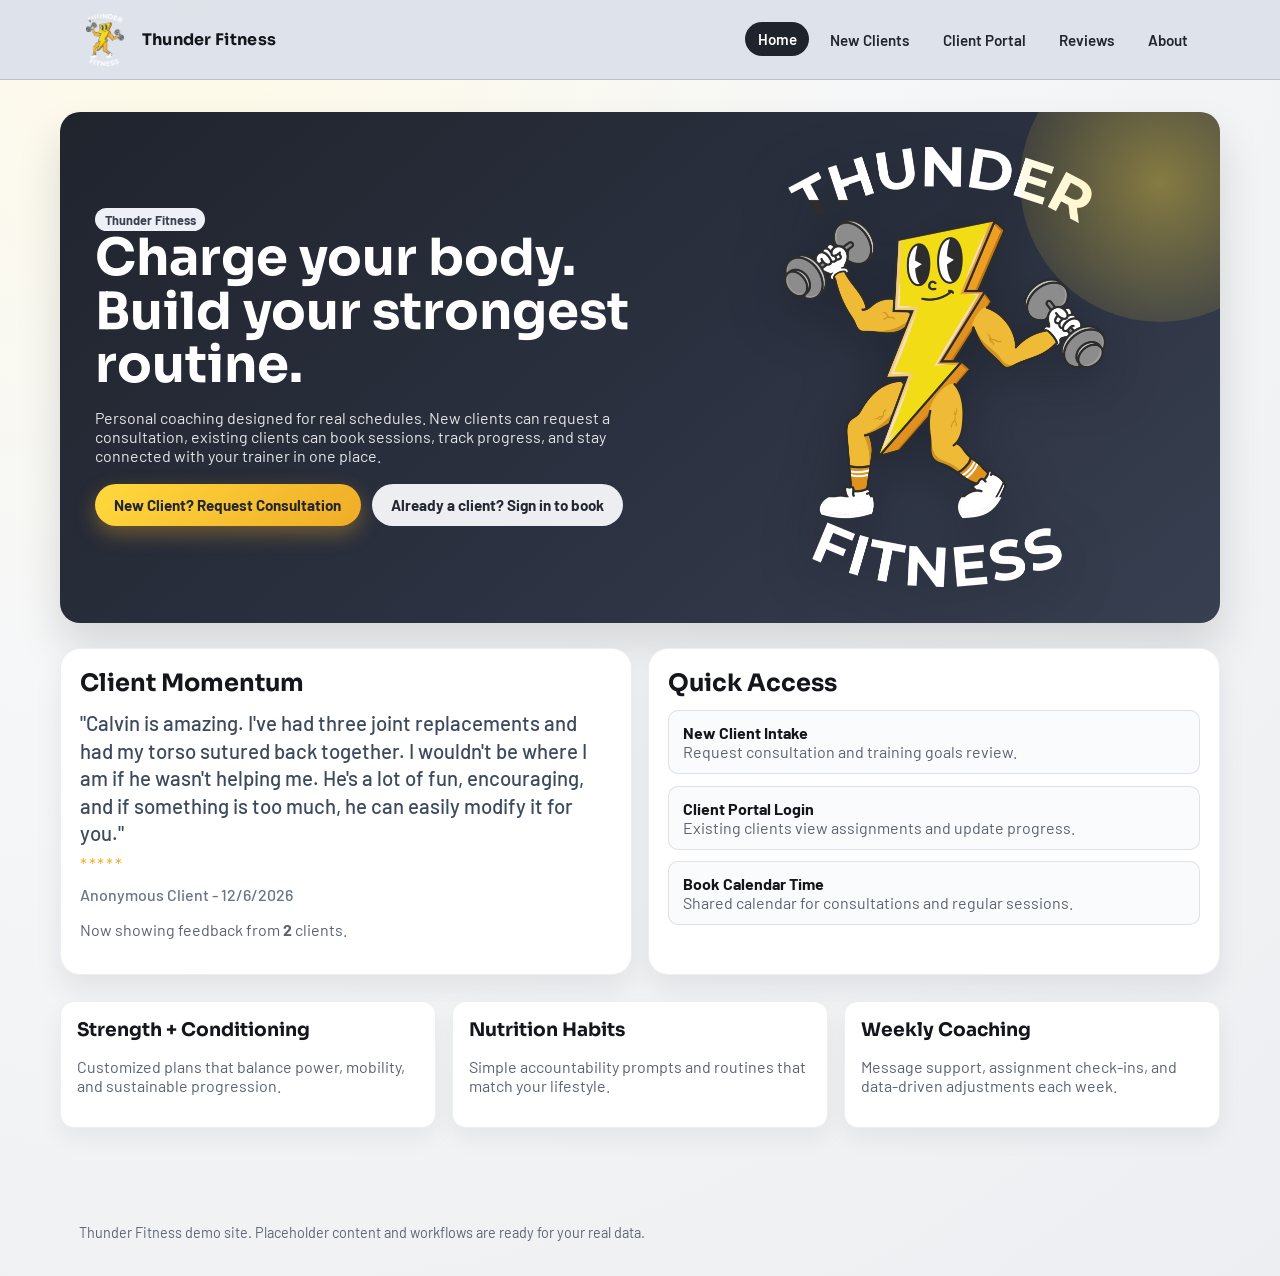
==== index.html @ 043be99c "Thunder Fitness site updates" ====
<!doctype html>
<html lang="en">
  <head>
    <meta charset="UTF-8" />
    <meta name="viewport" content="width=device-width, initial-scale=1.0" />
    <title>Thunder Fitness</title>
    <link rel="preconnect" href="https://fonts.googleapis.com" />
    <link rel="preconnect" href="https://fonts.gstatic.com" crossorigin />
    <link href="https://fonts.googleapis.com/css2?family=Barlow:wght@400;500;600;700&family=Sora:wght@500;600;700;800&display=swap" rel="stylesheet" />
    <link rel="stylesheet" href="assets/css/styles.css" />
    <script defer src="assets/js/app.js"></script>
  </head>
  <body data-page="home">
    <header class="site-header">
      <div class="nav-wrap">
        <a class="brand" href="index.html"><img class="brand-logo" src="assets/logo.png" alt="Thunder Fitness logo" /><span class="brand-name">Thunder Fitness</span></a>
        <nav class="nav-links" aria-label="Main">
          <a data-nav="home" href="index.html">Home</a>
          <a data-nav="start" href="start-here.html">New Clients</a>
          <a data-nav="booking" href="booking.html">Calendar</a>
          <a data-nav="portal" href="client-portal.html">Client Portal</a>
          <a data-nav="reviews" href="reviews.html">Reviews</a>
          <a data-nav="about" href="about.html">About</a>
        </nav>
      </div>
    </header>

    <main>
      <div class="container">
        <section class="hero reveal">
          <div>
            <span class="badge">Thunder Fitness</span>
            <h1 id="homeHeroTitle">Charge your body. Build your strongest routine.</h1>
            <p id="homeHeroText">
              Personal coaching designed for real schedules. New clients can request a consultation, existing clients can book sessions,
              track progress, and stay connected with your trainer in one place.
            </p>
            <div class="stack">
              <a class="btn btn-primary" href="start-here.html">New Client? Request Consultation</a>
              <a class="btn btn-light" href="client-portal.html">Already a client? Sign in to book</a>
            </div>
          </div>
          <div class="hero-media-shell reveal delay-1" aria-label="Featured image">
            <img id="homeHeroImage" src="assets/logo.png" alt="Thunder Fitness featured" loading="lazy" />
          </div>
        </section>

        <script>
          (function () {
            try {
              const raw = localStorage.getItem("tf_site_settings");
              if (!raw) return;
              const settings = JSON.parse(raw) || {};

              const title = document.getElementById("homeHeroTitle");
              const text = document.getElementById("homeHeroText");
              const image = document.getElementById("homeHeroImage");

              const nextTitle = (settings.homeHeroTitle || "").trim();
              const nextText = (settings.homeHeroText || "").trim();
              const nextImage = (settings.homeHeroImage || "").trim();

              if (title && nextTitle) title.textContent = nextTitle;
              if (text && nextText) text.textContent = nextText;
              if (image && nextImage) image.src = nextImage;
            } catch (_err) {
              // Keep default HTML values if local settings are unavailable.
            }
          })();
        </script>

        <section class="section split">
          <article class="panel reveal delay-1 review-rotator" id="reviewRotatorPanel">
            <h2>Client Momentum</h2>
            <div id="rotatorAdGraphic" class="rotator-ad-graphic" aria-hidden="true">
              <span class="ad-bar"></span>
              <span class="ad-ring left"></span>
              <span class="ad-ring right"></span>
              <span class="ad-athlete"></span>
            </div>
            <p id="rotatorQuote" class="review-quote">""</p>
            <div id="rotatorStars" class="star-row" aria-hidden="true"></div>
            <div id="rotatorMeta" class="review-meta"></div>
            <p id="rotatorExtra" class="rotator-extra muted"></p>
            <p class="muted">Now showing feedback from <strong id="homeReviewCount">0</strong> clients.</p>
          </article>
          <article class="panel reveal delay-2">
            <h2>Quick Access</h2>
            <div class="list">
              <a class="list-item" href="start-here.html"><strong>New Client Intake</strong><br /><span class="muted">Request consultation and training goals review.</span></a>
              <a class="list-item" href="client-portal.html"><strong>Client Portal Login</strong><br /><span class="muted">Existing clients view assignments and update progress.</span></a>
              <a class="list-item" href="booking.html"><strong>Book Calendar Time</strong><br /><span class="muted">Shared calendar for consultations and regular sessions.</span></a>
            </div>
          </article>
        </section>

        <section class="section card-grid">
          <article class="card reveal">
            <h3>Strength + Conditioning</h3>
            <p class="muted">Customized plans that balance power, mobility, and sustainable progression.</p>
          </article>
          <article class="card reveal delay-1">
            <h3>Nutrition Habits</h3>
            <p class="muted">Simple accountability prompts and routines that match your lifestyle.</p>
          </article>
          <article class="card reveal delay-2">
            <h3>Weekly Coaching</h3>
            <p class="muted">Message support, assignment check-ins, and data-driven adjustments each week.</p>
          </article>
        </section>
      </div>
    </main>

    <footer class="footer">
      Thunder Fitness demo site. Placeholder content and workflows are ready for your real data.
    </footer>
  </body>
</html>
---- assets/css/styles.css ----
:root {
  --ink: #14161b;
  --charcoal: #22252d;
  --slate: #4f5663;
  --paper: #f4f6f8;
  --white: #ffffff;
  --bolt: #f6d80f;
  --gold: #f0b429;
  --shadow: rgba(15, 20, 30, 0.14);
  --radius-lg: 20px;
  --radius-md: 14px;
  --radius-sm: 10px;
  --max-width: 1160px;
}

* {
  box-sizing: border-box;
}

html,
body {
  margin: 0;
  padding: 0;
  font-family: "Barlow", "Segoe UI", sans-serif;
  color: var(--ink);
  background: radial-gradient(circle at 15% 0%, #fffbe8 0%, #f6f7f8 40%, #eceef1 100%);
  min-height: 100%;
}

body::before {
  content: "";
  position: fixed;
  inset: 0;
  background-image: linear-gradient(rgba(255, 255, 255, 0.55) 1px, transparent 1px), linear-gradient(90deg, rgba(255, 255, 255, 0.55) 1px, transparent 1px);
  background-size: 42px 42px;
  pointer-events: none;
  opacity: 0.35;
  z-index: -2;
}

body::after {
  content: "";
  position: fixed;
  width: 42vw;
  max-width: 500px;
  aspect-ratio: 1;
  border-radius: 50%;
  background: radial-gradient(circle at center, rgba(246, 216, 15, 0.15), rgba(246, 216, 15, 0));
  right: -10vw;
  top: -12vw;
  pointer-events: none;
  z-index: -1;
}

a {
  color: inherit;
  text-decoration: none;
}

img {
  max-width: 100%;
  display: block;
}

main {
  padding: 2rem 1.2rem 4rem;
}

.container {
  max-width: var(--max-width);
  margin: 0 auto;
}

.site-header {
  position: sticky;
  top: 0;
  z-index: 30;
  backdrop-filter: blur(12px);
  background: rgba(221, 226, 235, 0.96);
  border-bottom: 1px solid rgba(34, 37, 45, 0.18);
}

.nav-wrap {
  max-width: var(--max-width);
  margin: 0 auto;
  padding: 0.85rem 1.2rem;
  display: flex;
  align-items: center;
  justify-content: space-between;
  gap: 1rem;
}

.brand {
  display: flex;
  align-items: center;
  gap: 0.65rem;
  font-weight: 700;
  font-family: "Sora", "Segoe UI", sans-serif;
  letter-spacing: 0.02em;
}

.brand-logo {
  width: 52px;
  height: 52px;
  object-fit: contain;
  border-radius: 0;
  background: transparent;
  border: 0;
  padding: 0;
}


.brand-name {
  font-weight: 700;
}
.brand-bolt {
  width: 20px;
  height: 32px;
  background: linear-gradient(180deg, #f7de29, #f0b429);
  clip-path: polygon(48% 0, 100% 0, 58% 40%, 88% 40%, 0 100%, 35% 55%, 8% 55%);
  border: 1px solid rgba(34, 37, 45, 0.2);
}

.nav-links {
  display: flex;
  flex-wrap: wrap;
  gap: 0.5rem;
}

.nav-links a {
  padding: 0.5rem 0.8rem;
  border-radius: 999px;
  font-size: 0.95rem;
  font-weight: 600;
  color: var(--charcoal);
  transition: background 0.2s ease, transform 0.2s ease;
}

.nav-links a:hover,
.nav-links a.active {
  background: #1f232c;
  color: var(--white);
  transform: translateY(-1px);
}

.btn {
  display: inline-flex;
  align-items: center;
  justify-content: center;
  border: none;
  border-radius: 999px;
  padding: 0.75rem 1.2rem;
  font-weight: 700;
  font-size: 0.95rem;
  cursor: pointer;
  transition: transform 0.2s ease, box-shadow 0.2s ease;
}

.btn:disabled {
  opacity: 0.6;
  cursor: not-allowed;
}

.btn-primary {
  background: linear-gradient(135deg, #ffd93d, #f0ac27);
  color: #23262e;
  box-shadow: 0 8px 20px rgba(240, 172, 39, 0.35);
}

.btn-secondary {
  background: #23262e;
  color: #f7f7f7;
}

.btn-light {
  background: #eceef2;
  color: #242832;
}

.btn:hover:not(:disabled) {
  transform: translateY(-2px);
}

.hero {
  display: grid;
  grid-template-columns: 1.1fr 0.9fr;
  align-items: center;
  gap: 1.5rem;
  background: linear-gradient(140deg, #20242d 0%, #2b3140 55%, #383f50 100%);
  color: var(--white);
  border-radius: var(--radius-lg);
  padding: 2.2rem;
  box-shadow: 0 24px 45px var(--shadow);
  overflow: hidden;
  position: relative;
}

.hero::after {
  content: "";
  position: absolute;
  width: 280px;
  height: 280px;
  border-radius: 50%;
  background: radial-gradient(circle, rgba(255, 221, 64, 0.42), rgba(255, 221, 64, 0));
  right: -80px;
  top: -70px;
}

.hero h1 {
  font-family: "Sora", "Segoe UI", sans-serif;
  font-size: clamp(2rem, 4vw, 3.2rem);
  margin: 0 0 0.8rem;
  line-height: 1.05;
}

.hero p {
  color: rgba(255, 255, 255, 0.88);
  max-width: 580px;
}

.stack {
  display: flex;
  flex-wrap: wrap;
  gap: 0.7rem;
  margin-top: 1.2rem;
}

/* Homepage hero media image container */
.hero-media-shell {
  display: flex;
  align-items: center;
  justify-content: center;
  background: transparent;
  border: 0;
  box-shadow: none;
  overflow: visible;
}

.hero-media-shell img {
  width: min(100%, 560px);
  max-height: 440px;
  object-fit: contain;
  border: 0;
  filter: drop-shadow(0 12px 28px rgba(9, 12, 18, 0.35));
}

.section {
  margin-top: 1.6rem;
}

.section h2,
.section h3 {
  font-family: "Sora", "Segoe UI", sans-serif;
  margin: 0 0 0.75rem;
}

.card-grid {
  display: grid;
  grid-template-columns: repeat(3, minmax(0, 1fr));
  gap: 1rem;
}

.card {
  background: var(--white);
  border: 1px solid rgba(34, 37, 45, 0.08);
  border-radius: var(--radius-md);
  padding: 1rem;
  box-shadow: 0 10px 24px rgba(23, 28, 37, 0.06);
}

.card h3 {
  margin-top: 0;
}

.panel {
  background: var(--white);
  border: 1px solid rgba(34, 37, 45, 0.08);
  border-radius: var(--radius-lg);
  padding: 1.2rem;
  box-shadow: 0 14px 28px rgba(23, 28, 37, 0.08);

  min-width: 0;
}



.split {
  display: grid;
  grid-template-columns: 1fr 1fr;
  gap: 1rem;
}

.split > * {
  min-width: 0;
}

.form-grid {
  display: grid;
  grid-template-columns: 1fr 1fr;
  gap: 0.8rem;
}

label {
  display: flex;
  flex-direction: column;
  gap: 0.34rem;
  font-weight: 600;
  color: #2c3140;
  font-size: 0.94rem;
}

input,
select,
textarea {
  border: 1px solid rgba(50, 57, 70, 0.22);
  border-radius: var(--radius-sm);
  padding: 0.66rem 0.78rem;
  font-size: 0.97rem;
  font-family: inherit;
  background: #fbfcfd;
}

textarea {
  min-height: 110px;
  resize: vertical;
}

#otpCode {
  letter-spacing: 0.22em;
  text-align: center;
  font-weight: 700;
}

.full {
  grid-column: 1 / -1;
}

.notice {
  margin-top: 0.8rem;
  padding: 0.68rem 0.85rem;
  border-radius: var(--radius-sm);
  font-weight: 600;
  display: none;
}

.notice.success {
  background: #ebf9ef;
  color: #245f35;
  display: block;
}

.notice.error {
  background: #fbecec;
  color: #7a2323;
  display: block;
}

.review-rotator {
  min-height: 150px;
  position: relative;
  transition: background 0.25s ease, border-color 0.25s ease, box-shadow 0.25s ease;
}

.review-quote {
  font-size: clamp(1.02rem, 2.1vw, 1.28rem);
  margin: 0;
  font-weight: 500;
  color: #3d4a5d;
  line-height: 1.34;
}

.review-meta {
  color: #697588;
  margin-top: 0.62rem;
  font-weight: 500;
}

.rotator-extra {
  margin: 0.5rem 0 0;
  font-size: 0.96rem;
  line-height: 1.42;
  color: #748197;
}

.star-row {
  color: #f2b01e;
  letter-spacing: 0.09em;
  font-size: 1.1rem;
  margin-top: 0.35rem;
}

.review-rotator.is-ad {
  background: linear-gradient(145deg, #e9f4ff 0%, #d9ebff 100%);
  border-color: #a9c9e9;
  box-shadow: 0 12px 24px rgba(48, 97, 152, 0.15);
}

.review-rotator.is-ad .review-quote {
  color: #123e6b;
  font-weight: 700;
}

.review-rotator.is-ad .review-meta {
  color: #205487;
  font-weight: 700;
}

.review-rotator.is-ad .rotator-extra {
  color: #2f5f8e;
}

.review-rotator.is-ad .star-row {
  display: none;
}

.rotator-ad-graphic {
  display: none;
  align-items: center;
  gap: 0.35rem;
  margin: 0 0 0.65rem;
}

.review-rotator.is-ad .rotator-ad-graphic {
  display: inline-flex;
}

.ad-bar {
  width: 54px;
  height: 8px;
  border-radius: 999px;
  background: #2f5f8e;
}

.ad-ring {
  width: 10px;
  height: 10px;
  border: 2px solid #2f5f8e;
  border-radius: 50%;
  background: #ffffff;
}

.ad-athlete {
  width: 20px;
  height: 20px;
  border-radius: 50% 50% 38% 38%;
  background: radial-gradient(circle at 50% 32%, #ffd861 24%, #f0b429 25%, #f0b429 100%);
  border: 2px solid #2f5f8e;
}

.list {
  display: flex;
  flex-direction: column;
  gap: 0.7rem;
}

.list-item {
  padding: 0.75rem 0.88rem;
  border-radius: var(--radius-sm);
  border: 1px solid rgba(31, 37, 49, 0.12);
  background: #fafbfd;
}

.fresh-item-actions {
  margin-top: 0.62rem;
  display: flex;
  flex-wrap: wrap;
  gap: 0.45rem;
}

.fresh-item-actions .btn {
  padding: 0.34rem 0.62rem;
  font-size: 0.82rem;
  box-shadow: none;
}

.fresh-jump-focus {
  outline: 2px solid rgba(246, 216, 15, 0.7);
  background: #fff9e4;
  transition: background 0.25s ease, outline-color 0.25s ease;
}

.muted {
  color: #5a6271;
}

.badge {
  display: inline-flex;
  align-items: center;
  border-radius: 999px;
  padding: 0.2rem 0.6rem;
  background: #edf0f6;
  color: #394150;
  font-size: 0.79rem;
  font-weight: 700;
}

.badge.pending {
  background: #fff3d7;
  color: #8a6511;
}

.badge.confirmed {
  background: #e8f8ec;
  color: #26613b;
}

.badge.complete {
  background: #e8f0ff;
  color: #224283;
}

.kpis {
  display: grid;
  grid-template-columns: repeat(4, minmax(0, 1fr));
  gap: 0.85rem;
}

.kpi {
  background: #232830;
  color: #f7f7f7;
  border-radius: var(--radius-md);
  padding: 0.95rem;
}

.kpi strong {
  display: block;
  font-size: 1.7rem;
  line-height: 1;
  margin-bottom: 0.2rem;
  color: #ffd93d;
}

.table-wrap {
  overflow-x: auto;
}

table {
  width: 100%;
  border-collapse: collapse;
  font-size: 0.93rem;
}

th,
td {
  text-align: left;
  padding: 0.62rem;
  border-bottom: 1px solid rgba(35, 41, 54, 0.13);
}

th {
  font-family: "Sora", "Segoe UI", sans-serif;
  color: #293143;
  font-size: 0.86rem;
  text-transform: uppercase;
  letter-spacing: 0.03em;
}

.calendar-grid {
  display: flex;
  gap: 0.85rem;
  align-items: flex-start;
  overflow-x: auto;
  overflow-y: hidden;
  padding: 0.2rem 0 0.35rem;
  scroll-snap-type: x proximity;
  -webkit-overflow-scrolling: touch;

  width: 100%;
  max-width: 100%;
  scrollbar-gutter: stable;
}

.calendar-grid::-webkit-scrollbar {
  height: 10px;
}

.calendar-grid::-webkit-scrollbar-track {
  background: #eceff3;
  border-radius: 999px;
}

.calendar-grid::-webkit-scrollbar-thumb {
  background: #c5ccd8;
  border-radius: 999px;
}

.day-card {
  flex: 0 0 156px;
  scroll-snap-align: start;
  border-radius: 16px;
  border: 1px solid rgba(34, 37, 45, 0.12);
  background: linear-gradient(180deg, #ffffff 0%, #fbfcfd 100%);
  padding: 0.72rem;
  min-height: 125px;
  max-height: none;
  overflow: visible;
  box-shadow: 0 6px 14px rgba(23, 28, 37, 0.05);
}

.day-card strong {
  display: block;
  font-size: 0.95rem;
  line-height: 1.2;
  margin-bottom: 0.62rem;
  color: #1e2533;
}

.slot-pill-grid {
  display: grid;
  grid-template-columns: 1fr;
  gap: 0.38rem;
}

.slot-pill {
  display: block;
  width: 100%;
  border: 1px solid transparent;
  border-radius: 12px;
  padding: 0.46rem 0.58rem;
  margin-top: 0;
  font-size: 0.82rem;
  text-align: left;
  font-weight: 700;
  line-height: 1.1;
  transition: transform 0.15s ease, box-shadow 0.2s ease, border-color 0.2s ease;
}

.slot-pill:hover:not(:disabled) {
  transform: translateY(-1px);
}

.slot-pill:disabled {
  cursor: not-allowed;
}

.slot-pill.open {
  background: #ecf8f0;
  color: #1f5f3b;
  border-color: #caebd7;
}

.slot-pill.booked {
  background: #f9eded;
  color: #7a2828;
  border-color: #efcfd0;
}

.slot-pill.closed {
  background: #eef1f5;
  color: #5b6474;
  border-color: #dfe5ec;
}

.slot-pill.closed:not(:disabled) {
  cursor: pointer;
}

.day-empty {
  border: 1px dashed #d1d8e3;
  border-radius: 12px;
  padding: 0.5rem 0.6rem;
  font-size: 0.8rem;
  color: #5f6878;
  background: #f8fafc;
}
.day-card.selected-day {
  border-color: rgba(240, 172, 39, 0.7);
  box-shadow: 0 0 0 2px rgba(240, 172, 39, 0.2), 0 10px 20px rgba(23, 28, 37, 0.08);
  background: linear-gradient(180deg, #ffffff 0%, #fff9e8 100%);
}

.slot-pill.selected {
  background: linear-gradient(135deg, #ffd93d, #f0ac27);
  color: #23262e;
  border-color: #d99c1f;
  box-shadow: 0 4px 10px rgba(240, 172, 39, 0.35);
  transform: translateY(-1px);
}


.availability-defaults {
  margin-top: 0.85rem;
  border: 1px solid rgba(34, 37, 45, 0.1);
  border-radius: 14px;
  background: #f8fafd;
  padding: 0.8rem;
}

.availability-defaults h3 {
  margin: 0 0 0.35rem;
}

.availability-default-controls {
  display: grid;
  grid-template-columns: minmax(165px, 220px) 1fr auto;
  gap: 0.65rem;
  align-items: end;
}

.availability-default-controls label {
  font-weight: 600;
  color: #263145;
}

.availability-default-controls select {
  width: 100%;
  margin-top: 0.28rem;
}

.availability-apply-toggle {
  display: inline-flex;
  align-items: center;
  gap: 0.45rem;
  font-size: 0.94rem;
  margin-bottom: 0.12rem;
}

.availability-apply-toggle input {
  width: auto;
}

.availability-default-grid {
  margin-top: 0.7rem;
  display: grid;
  grid-template-columns: repeat(auto-fit, minmax(98px, 1fr));
  gap: 0.42rem;
}

.availability-default-grid .slot-pill {
  text-align: center;
  padding: 0.46rem 0.38rem;
}

.about-photo {
  width: 100%;
  height: 360px;
  border-radius: var(--radius-md);
  object-fit: cover;
  border: 1px solid rgba(34, 37, 45, 0.12);
}

.map-embed {
  width: 100%;
  border: 0;
  border-radius: var(--radius-md);
  height: 320px;
}

.footer {
  max-width: var(--max-width);
  margin: 2rem auto 0;
  padding: 0 1.2rem 2.2rem;
  color: #5d6574;
  font-size: 0.9rem;
}

.hidden {
  display: none !important;
}

.admin-tab-row {
  display: flex;
  flex-wrap: wrap;
  gap: 0.6rem;
  margin-top: 0.8rem;
}

.admin-tab-btn {
  border: 1px solid rgba(34, 37, 45, 0.12);
  background: #eceef2;
  color: #242832;
  border-radius: 999px;
  padding: 0.58rem 0.95rem;
  font-family: inherit;
  font-weight: 700;
  font-size: 0.92rem;
  cursor: pointer;
  display: inline-flex;
  align-items: center;
  gap: 0.45rem;
  transition: transform 0.2s ease, background 0.2s ease, color 0.2s ease;
}

.admin-tab-btn:hover {
  transform: translateY(-1px);
}

.admin-tab-btn.active {
  background: #1f232c;
  color: #f7f7f7;
  border-color: #1f232c;
}

.tab-count {
  display: inline-flex;
  min-width: 1.35rem;
  height: 1.35rem;
  border-radius: 999px;
  align-items: center;
  justify-content: center;
  padding: 0 0.35rem;
  font-size: 0.78rem;
  font-weight: 800;
  background: #d8dde6;
  color: #222936;
}

.admin-tab-btn.active .tab-count {
  background: rgba(255, 255, 255, 0.16);
  color: #ffffff;
}

.reveal {
  opacity: 0;
  transform: translateY(12px);
  animation: slideIn 0.55s ease forwards;
}

.reveal.delay-1 {
  animation-delay: 0.1s;
}

.reveal.delay-2 {
  animation-delay: 0.2s;
}

@keyframes slideIn {
  to {
    opacity: 1;
    transform: translateY(0);
  }
}

@media (max-width: 1024px) {
  .hero,
  .split {
    grid-template-columns: 1fr;
  }

  .card-grid {
    grid-template-columns: repeat(2, minmax(0, 1fr));
  }

  .kpis {
    grid-template-columns: repeat(2, minmax(0, 1fr));
  }
}

@media (max-width: 760px) {
  .nav-wrap {
    align-items: flex-start;
    flex-direction: column;
  }

  .nav-links {
    width: 100%;
    overflow-x: auto;
    padding-bottom: 0.2rem;
  }

  .admin-tab-row {
    overflow-x: auto;
    flex-wrap: nowrap;
    padding-bottom: 0.2rem;
  }

  .form-grid,
  .card-grid,
  .kpis,
  .slot-pill-grid {
    grid-template-columns: 1fr;
  }

  .availability-default-controls {
    grid-template-columns: 1fr;
  }

  .availability-default-grid {
    grid-template-columns: repeat(2, minmax(0, 1fr));
  }

  .hero {
    padding: 1.3rem;
  }

  .hero-media-shell img {
    width: min(92vw, 420px);
    max-height: 300px;
  }

  .day-card {
    flex-basis: min(78vw, 250px);
  }

  main {
    padding: 1.25rem 0.9rem 3rem;
  }

  .table-inline-form {
    grid-template-columns: 1fr;
  }
}

.table-inline-form {
  display: grid;
  grid-template-columns: 1fr 1fr auto;
  gap: 0.35rem;
  align-items: center;
}

.table-inline-form input {
  min-width: 0;
  padding: 0.38rem 0.45rem;
  font-size: 0.82rem;
}

.table-inline-form .btn {
  padding: 0.42rem 0.7rem;
  font-size: 0.82rem;
}

.admin-image-preview {
  width: 100%;
  max-height: 220px;
  object-fit: contain;
  border-radius: var(--radius-sm);
  border: 1px solid rgba(34, 37, 45, 0.12);
  background: #f6f7fa;
  padding: 0.45rem;
}
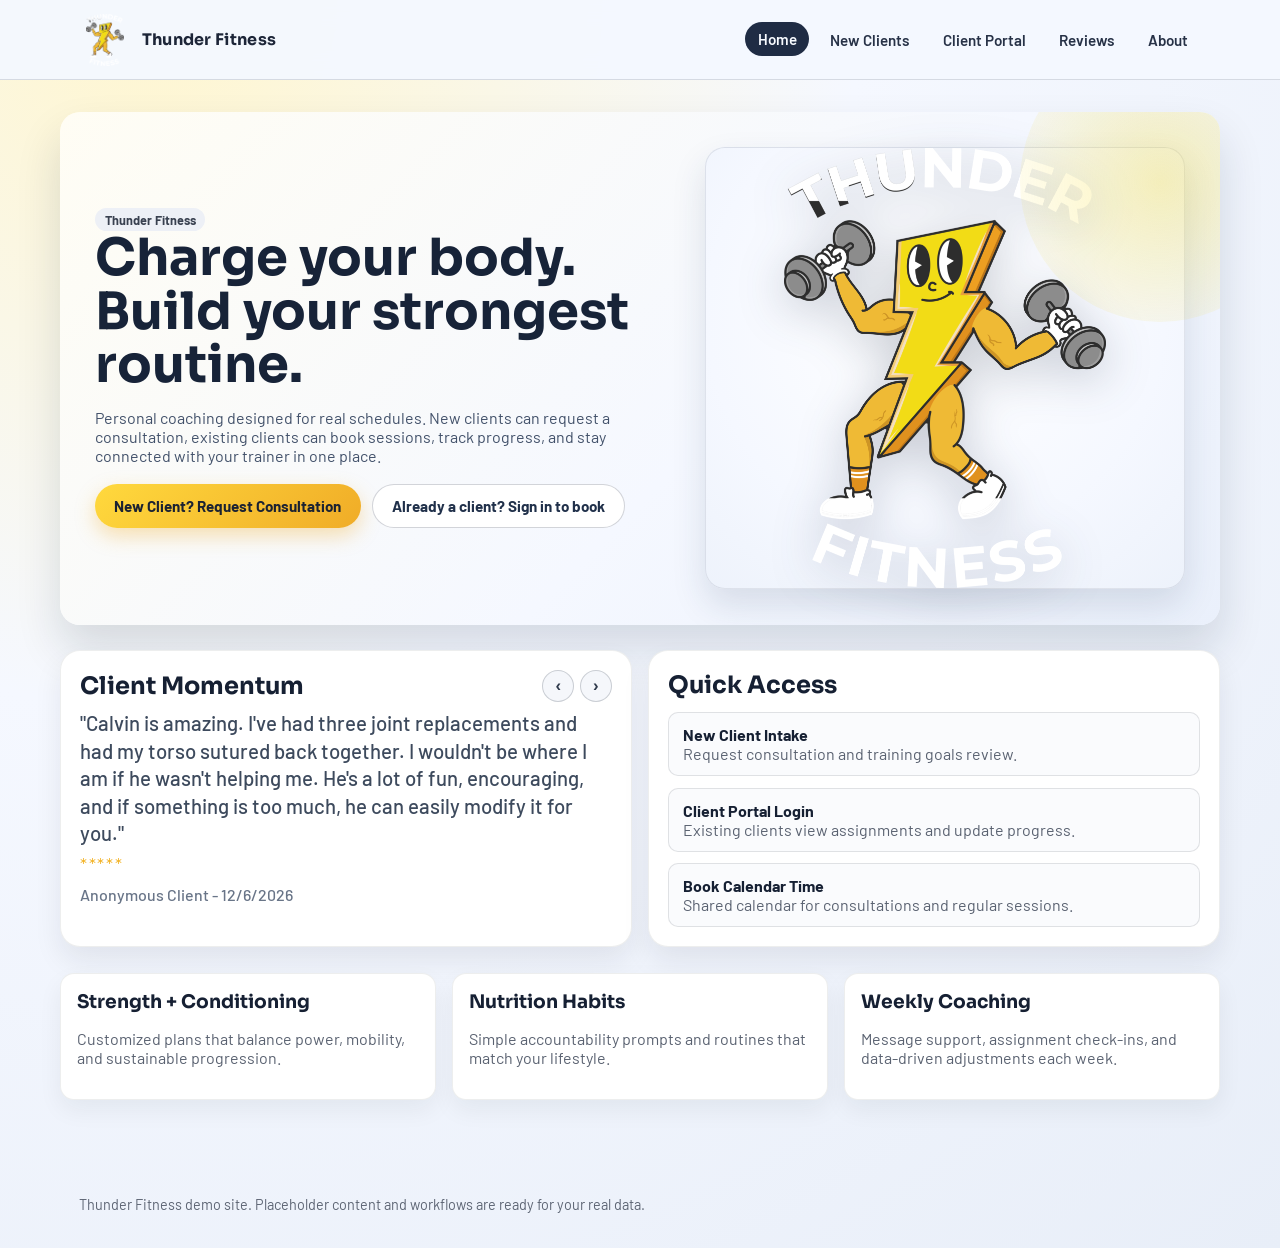
==== commit 909fff8f: "Refine homepage theme and review rotator controls" ====
--- a/index.html
+++ b/index.html
@@ -71,7 +71,13 @@
 
         <section class="section split">
           <article class="panel reveal delay-1 review-rotator" id="reviewRotatorPanel">
-            <h2>Client Momentum</h2>
+            <div class="rotator-head">
+              <h2>Client Momentum</h2>
+              <div class="rotator-controls" aria-label="Review slider controls">
+                <button id="rotatorPrev" class="rotator-arrow" type="button" aria-label="Previous review or ad">&#8249;</button>
+                <button id="rotatorNext" class="rotator-arrow" type="button" aria-label="Next review or ad">&#8250;</button>
+              </div>
+            </div>
             <div id="rotatorAdGraphic" class="rotator-ad-graphic" aria-hidden="true">
               <span class="ad-bar"></span>
               <span class="ad-ring left"></span>
@@ -82,7 +88,6 @@
             <div id="rotatorStars" class="star-row" aria-hidden="true"></div>
             <div id="rotatorMeta" class="review-meta"></div>
             <p id="rotatorExtra" class="rotator-extra muted"></p>
-            <p class="muted">Now showing feedback from <strong id="homeReviewCount">0</strong> clients.</p>
           </article>
           <article class="panel reveal delay-2">
             <h2>Quick Access</h2>
--- a/assets/css/styles.css
+++ b/assets/css/styles.css
@@ -1,12 +1,12 @@
 :root {
-  --ink: #14161b;
-  --charcoal: #22252d;
-  --slate: #4f5663;
-  --paper: #f4f6f8;
+  --ink: #162033;
+  --charcoal: #202b3f;
+  --slate: #55627a;
+  --paper: #f7f9fd;
   --white: #ffffff;
   --bolt: #f6d80f;
-  --gold: #f0b429;
-  --shadow: rgba(15, 20, 30, 0.14);
+  --gold: #eea928;
+  --shadow: rgba(17, 33, 58, 0.14);
   --radius-lg: 20px;
   --radius-md: 14px;
   --radius-sm: 10px;
@@ -23,7 +23,7 @@
   padding: 0;
   font-family: "Barlow", "Segoe UI", sans-serif;
   color: var(--ink);
-  background: radial-gradient(circle at 15% 0%, #fffbe8 0%, #f6f7f8 40%, #eceef1 100%);
+  background: radial-gradient(circle at 12% 0%, #fff6cf 0%, #f5f8ff 42%, #e8eef8 100%);
   min-height: 100%;
 }
 
@@ -76,8 +76,8 @@
   top: 0;
   z-index: 30;
   backdrop-filter: blur(12px);
-  background: rgba(221, 226, 235, 0.96);
-  border-bottom: 1px solid rgba(34, 37, 45, 0.18);
+  background: rgba(244, 248, 255, 0.95);
+  border-bottom: 1px solid rgba(27, 39, 62, 0.14);
 }
 
 .nav-wrap {
@@ -112,6 +112,7 @@
 
 .brand-name {
   font-weight: 700;
+  color: #1d2638;
 }
 .brand-bolt {
   width: 20px;
@@ -132,14 +133,14 @@
   border-radius: 999px;
   font-size: 0.95rem;
   font-weight: 600;
-  color: var(--charcoal);
+  color: #273247;
   transition: background 0.2s ease, transform 0.2s ease;
 }
 
 .nav-links a:hover,
 .nav-links a.active {
-  background: #1f232c;
-  color: var(--white);
+  background: #1f2c44;
+  color: #f8fbff;
   transform: translateY(-1px);
 }
 
@@ -163,18 +164,19 @@
 
 .btn-primary {
   background: linear-gradient(135deg, #ffd93d, #f0ac27);
-  color: #23262e;
+  color: #1b2232;
   box-shadow: 0 8px 20px rgba(240, 172, 39, 0.35);
 }
 
 .btn-secondary {
-  background: #23262e;
-  color: #f7f7f7;
+  background: #1f2b42;
+  color: #f7f9ff;
 }
 
 .btn-light {
-  background: #eceef2;
-  color: #242832;
+  background: #ffffff;
+  border: 1px solid rgba(31, 43, 66, 0.2);
+  color: #20304a;
 }
 
 .btn:hover:not(:disabled) {
@@ -186,8 +188,8 @@
   grid-template-columns: 1.1fr 0.9fr;
   align-items: center;
   gap: 1.5rem;
-  background: linear-gradient(140deg, #20242d 0%, #2b3140 55%, #383f50 100%);
-  color: var(--white);
+  background: linear-gradient(135deg, #fffdf4 0%, #f5f8ff 58%, #eaf0fb 100%);
+  color: #172338;
   border-radius: var(--radius-lg);
   padding: 2.2rem;
   box-shadow: 0 24px 45px var(--shadow);
@@ -201,7 +203,7 @@
   width: 280px;
   height: 280px;
   border-radius: 50%;
-  background: radial-gradient(circle, rgba(255, 221, 64, 0.42), rgba(255, 221, 64, 0));
+  background: radial-gradient(circle, rgba(246, 216, 15, 0.28), rgba(246, 216, 15, 0));
   right: -80px;
   top: -70px;
 }
@@ -214,7 +216,7 @@
 }
 
 .hero p {
-  color: rgba(255, 255, 255, 0.88);
+  color: #42516a;
   max-width: 580px;
 }
 
@@ -230,9 +232,10 @@
   display: flex;
   align-items: center;
   justify-content: center;
-  background: transparent;
-  border: 0;
-  box-shadow: none;
+  background: radial-gradient(circle at 48% 38%, #ffffff 0%, #f5f8ff 62%, #edf2fb 100%);
+  border: 1px solid rgba(29, 44, 69, 0.1);
+  border-radius: 20px;
+  box-shadow: 0 16px 34px rgba(32, 53, 85, 0.13);
   overflow: visible;
 }
 
@@ -241,7 +244,7 @@
   max-height: 440px;
   object-fit: contain;
   border: 0;
-  filter: drop-shadow(0 12px 28px rgba(9, 12, 18, 0.35));
+  filter: drop-shadow(0 10px 24px rgba(34, 47, 72, 0.24));
 }
 
 .section {
@@ -361,6 +364,51 @@
   transition: background 0.25s ease, border-color 0.25s ease, box-shadow 0.25s ease;
 }
 
+.rotator-head {
+  display: flex;
+  align-items: center;
+  justify-content: space-between;
+  gap: 0.65rem;
+  margin-bottom: 0.5rem;
+}
+
+.rotator-head h2 {
+  margin: 0;
+}
+
+.rotator-controls {
+  display: inline-flex;
+  align-items: center;
+  gap: 0.35rem;
+}
+
+.rotator-arrow {
+  width: 32px;
+  height: 32px;
+  border-radius: 999px;
+  border: 1px solid rgba(33, 41, 55, 0.2);
+  background: #f5f7fb;
+  color: #2f3a4c;
+  font-size: 1.05rem;
+  font-weight: 700;
+  line-height: 1;
+  display: inline-flex;
+  align-items: center;
+  justify-content: center;
+  cursor: pointer;
+  transition: transform 0.15s ease, background 0.2s ease, color 0.2s ease, border-color 0.2s ease;
+}
+
+.rotator-arrow:hover {
+  transform: translateY(-1px);
+  background: #e9edf6;
+}
+
+.rotator-arrow:focus-visible {
+  outline: 2px solid rgba(246, 216, 15, 0.7);
+  outline-offset: 1px;
+}
+
 .review-quote {
   font-size: clamp(1.02rem, 2.1vw, 1.28rem);
   margin: 0;
@@ -411,6 +459,12 @@
 
 .review-rotator.is-ad .star-row {
   display: none;
+}
+
+.review-rotator.is-ad .rotator-arrow {
+  background: #ffffff;
+  border-color: #a9c9e9;
+  color: #215689;
 }
 
 .rotator-ad-graphic {
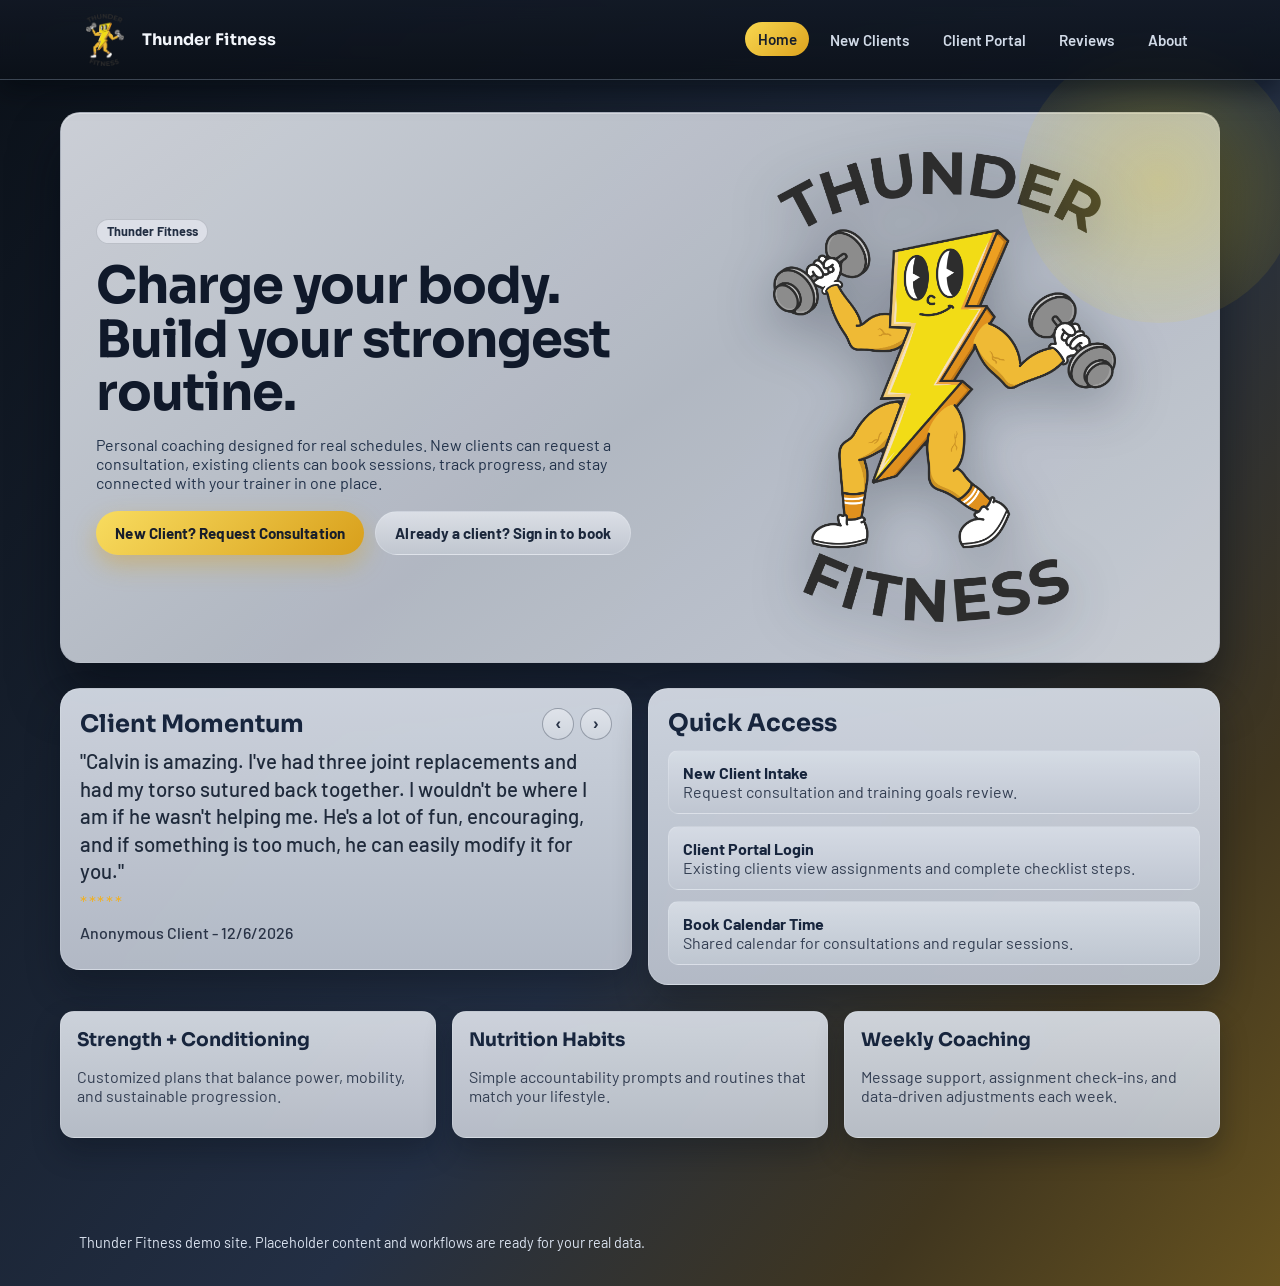
==== commit 46f15c86: "Polish homepage UI and add admin-editable home cards" ====
--- a/index.html
+++ b/index.html
@@ -69,7 +69,7 @@
           })();
         </script>
 
-        <section class="section split">
+        <section class="section split home-highlight-row">
           <article class="panel reveal delay-1 review-rotator" id="reviewRotatorPanel">
             <div class="rotator-head">
               <h2>Client Momentum</h2>
@@ -93,7 +93,7 @@
             <h2>Quick Access</h2>
             <div class="list">
               <a class="list-item" href="start-here.html"><strong>New Client Intake</strong><br /><span class="muted">Request consultation and training goals review.</span></a>
-              <a class="list-item" href="client-portal.html"><strong>Client Portal Login</strong><br /><span class="muted">Existing clients view assignments and update progress.</span></a>
+              <a class="list-item" href="client-portal.html"><strong>Client Portal Login</strong><br /><span class="muted">Existing clients view assignments and complete checklist steps.</span></a>
               <a class="list-item" href="booking.html"><strong>Book Calendar Time</strong><br /><span class="muted">Shared calendar for consultations and regular sessions.</span></a>
             </div>
           </article>
@@ -101,16 +101,16 @@
 
         <section class="section card-grid">
           <article class="card reveal">
-            <h3>Strength + Conditioning</h3>
-            <p class="muted">Customized plans that balance power, mobility, and sustainable progression.</p>
+            <h3 id="homeCardOneTitle">Strength + Conditioning</h3>
+            <p id="homeCardOneText" class="muted">Customized plans that balance power, mobility, and sustainable progression.</p>
           </article>
           <article class="card reveal delay-1">
-            <h3>Nutrition Habits</h3>
-            <p class="muted">Simple accountability prompts and routines that match your lifestyle.</p>
+            <h3 id="homeCardTwoTitle">Nutrition Habits</h3>
+            <p id="homeCardTwoText" class="muted">Simple accountability prompts and routines that match your lifestyle.</p>
           </article>
           <article class="card reveal delay-2">
-            <h3>Weekly Coaching</h3>
-            <p class="muted">Message support, assignment check-ins, and data-driven adjustments each week.</p>
+            <h3 id="homeCardThreeTitle">Weekly Coaching</h3>
+            <p id="homeCardThreeText" class="muted">Message support, assignment check-ins, and data-driven adjustments each week.</p>
           </article>
         </section>
       </div>
--- a/assets/css/styles.css
+++ b/assets/css/styles.css
@@ -1,12 +1,12 @@
 :root {
-  --ink: #162033;
-  --charcoal: #202b3f;
-  --slate: #55627a;
-  --paper: #f7f9fd;
+  --ink: #17253d;
+  --charcoal: #cad3e2;
+  --slate: #aeb8cb;
+  --paper: #1a2332;
   --white: #ffffff;
   --bolt: #f6d80f;
   --gold: #eea928;
-  --shadow: rgba(17, 33, 58, 0.14);
+  --shadow: rgba(4, 8, 16, 0.5);
   --radius-lg: 20px;
   --radius-md: 14px;
   --radius-sm: 10px;
@@ -23,7 +23,7 @@
   padding: 0;
   font-family: "Barlow", "Segoe UI", sans-serif;
   color: var(--ink);
-  background: radial-gradient(circle at 12% 0%, #fff6cf 0%, #f5f8ff 42%, #e8eef8 100%);
+  background: linear-gradient(128deg, #0b1119 0%, #161f2d 28%, #232f44 58%, #40361f 82%, #c89a20 145%);
   min-height: 100%;
 }
 
@@ -31,10 +31,10 @@
   content: "";
   position: fixed;
   inset: 0;
-  background-image: linear-gradient(rgba(255, 255, 255, 0.55) 1px, transparent 1px), linear-gradient(90deg, rgba(255, 255, 255, 0.55) 1px, transparent 1px);
+  background-image: linear-gradient(rgba(255, 255, 255, 0.05) 1px, transparent 1px), linear-gradient(90deg, rgba(255, 255, 255, 0.05) 1px, transparent 1px);
   background-size: 42px 42px;
   pointer-events: none;
-  opacity: 0.35;
+  opacity: 0.42;
   z-index: -2;
 }
 
@@ -45,7 +45,7 @@
   max-width: 500px;
   aspect-ratio: 1;
   border-radius: 50%;
-  background: radial-gradient(circle at center, rgba(246, 216, 15, 0.15), rgba(246, 216, 15, 0));
+  background: radial-gradient(circle at center, rgba(246, 214, 74, 0.36), rgba(246, 214, 74, 0));
   right: -10vw;
   top: -12vw;
   pointer-events: none;
@@ -76,8 +76,9 @@
   top: 0;
   z-index: 30;
   backdrop-filter: blur(12px);
-  background: rgba(244, 248, 255, 0.95);
-  border-bottom: 1px solid rgba(27, 39, 62, 0.14);
+  background: linear-gradient(180deg, rgba(18, 25, 37, 0.9) 0%, rgba(11, 16, 24, 0.88) 100%);
+  border-bottom: 1px solid rgba(198, 211, 231, 0.24);
+  box-shadow: 0 10px 26px rgba(2, 5, 12, 0.5);
 }
 
 .nav-wrap {
@@ -112,7 +113,7 @@
 
 .brand-name {
   font-weight: 700;
-  color: #1d2638;
+  color: #f2f6fb;
 }
 .brand-bolt {
   width: 20px;
@@ -133,14 +134,14 @@
   border-radius: 999px;
   font-size: 0.95rem;
   font-weight: 600;
-  color: #273247;
-  transition: background 0.2s ease, transform 0.2s ease;
+  color: #d2dbe8;
+  transition: background 0.2s ease, transform 0.2s ease, color 0.2s ease;
 }
 
 .nav-links a:hover,
 .nav-links a.active {
-  background: #1f2c44;
-  color: #f8fbff;
+  background: linear-gradient(135deg, #f8d74f, #dca31f);
+  color: #161d2b;
   transform: translateY(-1px);
 }
 
@@ -153,6 +154,7 @@
   padding: 0.75rem 1.2rem;
   font-weight: 700;
   font-size: 0.95rem;
+  letter-spacing: 0.005em;
   cursor: pointer;
   transition: transform 0.2s ease, box-shadow 0.2s ease;
 }
@@ -163,20 +165,20 @@
 }
 
 .btn-primary {
-  background: linear-gradient(135deg, #ffd93d, #f0ac27);
-  color: #1b2232;
-  box-shadow: 0 8px 20px rgba(240, 172, 39, 0.35);
+  background: linear-gradient(135deg, #f8dc5f, #d89f1b);
+  color: #171d2b;
+  box-shadow: 0 10px 24px rgba(216, 159, 27, 0.4);
 }
 
 .btn-secondary {
-  background: #1f2b42;
-  color: #f7f9ff;
+  background: linear-gradient(180deg, #25324a 0%, #1a2538 100%);
+  color: #eef3fb;
 }
 
 .btn-light {
-  background: #ffffff;
-  border: 1px solid rgba(31, 43, 66, 0.2);
-  color: #20304a;
+  background: linear-gradient(180deg, rgba(221, 225, 232, 0.94) 0%, rgba(193, 199, 209, 0.94) 100%);
+  border: 1px solid rgba(236, 239, 244, 0.3);
+  color: #1b273b;
 }
 
 .btn:hover:not(:disabled) {
@@ -188,13 +190,14 @@
   grid-template-columns: 1.1fr 0.9fr;
   align-items: center;
   gap: 1.5rem;
-  background: linear-gradient(135deg, #fffdf4 0%, #f5f8ff 58%, #eaf0fb 100%);
-  color: #172338;
+  background: linear-gradient(145deg, rgba(219, 223, 230, 0.92) 0%, rgba(190, 196, 206, 0.92) 52%, rgba(211, 216, 225, 0.92) 100%);
+  color: #10192a;
   border-radius: var(--radius-lg);
   padding: 2.2rem;
-  box-shadow: 0 24px 45px var(--shadow);
-  overflow: hidden;
+  box-shadow: 0 30px 48px var(--shadow), inset 0 1px 0 rgba(255, 255, 255, 0.38);
+  overflow: visible;
   position: relative;
+  border: 1px solid rgba(28, 44, 70, 0.08);
 }
 
 .hero::after {
@@ -211,13 +214,22 @@
 .hero h1 {
   font-family: "Sora", "Segoe UI", sans-serif;
   font-size: clamp(2rem, 4vw, 3.2rem);
-  margin: 0 0 0.8rem;
+  margin: 0 0 0.95rem;
   line-height: 1.05;
+  letter-spacing: -0.02em;
 }
 
 .hero p {
-  color: #42516a;
+  color: #22324a;
   max-width: 580px;
+  margin: 0;
+}
+
+.hero .badge {
+  margin-bottom: 0.95rem;
+  background: rgba(222, 225, 232, 0.95);
+  color: #222e42;
+  border: 1px solid rgba(39, 48, 65, 0.18);
 }
 
 .stack {
@@ -232,19 +244,20 @@
   display: flex;
   align-items: center;
   justify-content: center;
-  background: radial-gradient(circle at 48% 38%, #ffffff 0%, #f5f8ff 62%, #edf2fb 100%);
-  border: 1px solid rgba(29, 44, 69, 0.1);
-  border-radius: 20px;
-  box-shadow: 0 16px 34px rgba(32, 53, 85, 0.13);
+  background: transparent;
+  border: 0;
+  border-radius: 0;
+  box-shadow: none;
+  padding: 0.25rem 0;
   overflow: visible;
 }
 
 .hero-media-shell img {
-  width: min(100%, 560px);
-  max-height: 440px;
+  width: min(100%, 470px);
+  max-height: 470px;
   object-fit: contain;
   border: 0;
-  filter: drop-shadow(0 10px 24px rgba(34, 47, 72, 0.24));
+  filter: drop-shadow(0 14px 28px rgba(16, 24, 40, 0.36));
 }
 
 .section {
@@ -264,11 +277,12 @@
 }
 
 .card {
-  background: var(--white);
-  border: 1px solid rgba(34, 37, 45, 0.08);
+  background: linear-gradient(180deg, rgba(216, 221, 229, 0.94) 0%, rgba(191, 197, 207, 0.94) 100%);
+  border: 1px solid rgba(236, 239, 245, 0.22);
   border-radius: var(--radius-md);
   padding: 1rem;
-  box-shadow: 0 10px 24px rgba(23, 28, 37, 0.06);
+  box-shadow: 0 14px 28px rgba(7, 12, 22, 0.3);
+  backdrop-filter: blur(4px);
 }
 
 .card h3 {
@@ -276,11 +290,12 @@
 }
 
 .panel {
-  background: var(--white);
-  border: 1px solid rgba(34, 37, 45, 0.08);
+  background: linear-gradient(180deg, rgba(213, 219, 229, 0.95) 0%, rgba(186, 193, 205, 0.95) 100%);
+  border: 1px solid rgba(236, 240, 245, 0.22);
   border-radius: var(--radius-lg);
   padding: 1.2rem;
-  box-shadow: 0 14px 28px rgba(23, 28, 37, 0.08);
+  box-shadow: 0 18px 34px rgba(7, 12, 22, 0.32);
+  backdrop-filter: blur(5px);
 
   min-width: 0;
 }
@@ -291,6 +306,10 @@
   display: grid;
   grid-template-columns: 1fr 1fr;
   gap: 1rem;
+}
+
+.home-highlight-row {
+  align-items: start;
 }
 
 .split > * {
@@ -320,7 +339,18 @@
   padding: 0.66rem 0.78rem;
   font-size: 0.97rem;
   font-family: inherit;
-  background: #fbfcfd;
+  background: rgba(231, 235, 241, 0.96);
+}
+
+input[type="checkbox"],
+input[type="radio"] {
+  width: 1rem;
+  height: 1rem;
+  padding: 0;
+  margin: 0;
+  border: 0;
+  background: transparent;
+  accent-color: #7d8898;
 }
 
 textarea {
@@ -359,7 +389,7 @@
 }
 
 .review-rotator {
-  min-height: 150px;
+  min-height: 0;
   position: relative;
   transition: background 0.25s ease, border-color 0.25s ease, box-shadow 0.25s ease;
 }
@@ -386,9 +416,9 @@
   width: 32px;
   height: 32px;
   border-radius: 999px;
-  border: 1px solid rgba(33, 41, 55, 0.2);
-  background: #f5f7fb;
-  color: #2f3a4c;
+  border: 1px solid rgba(32, 43, 63, 0.35);
+  background: linear-gradient(180deg, #dfe3ea 0%, #cfd5de 100%);
+  color: #283246;
   font-size: 1.05rem;
   font-weight: 700;
   line-height: 1;
@@ -401,7 +431,7 @@
 
 .rotator-arrow:hover {
   transform: translateY(-1px);
-  background: #e9edf6;
+  background: #c6cdd8;
 }
 
 .rotator-arrow:focus-visible {
@@ -413,12 +443,12 @@
   font-size: clamp(1.02rem, 2.1vw, 1.28rem);
   margin: 0;
   font-weight: 500;
-  color: #3d4a5d;
+  color: #1f2a3b;
   line-height: 1.34;
 }
 
 .review-meta {
-  color: #697588;
+  color: #2a3447;
   margin-top: 0.62rem;
   font-weight: 500;
 }
@@ -427,7 +457,7 @@
   margin: 0.5rem 0 0;
   font-size: 0.96rem;
   line-height: 1.42;
-  color: #748197;
+  color: #354055;
 }
 
 .star-row {
@@ -438,23 +468,23 @@
 }
 
 .review-rotator.is-ad {
-  background: linear-gradient(145deg, #e9f4ff 0%, #d9ebff 100%);
-  border-color: #a9c9e9;
-  box-shadow: 0 12px 24px rgba(48, 97, 152, 0.15);
+  background: linear-gradient(145deg, rgba(68, 77, 93, 0.96) 0%, rgba(44, 53, 68, 0.96) 100%);
+  border-color: rgba(230, 188, 74, 0.55);
+  box-shadow: 0 14px 26px rgba(5, 10, 18, 0.42), inset 0 1px 0 rgba(255, 255, 255, 0.08);
 }
 
 .review-rotator.is-ad .review-quote {
-  color: #123e6b;
+  color: #f5d35d;
   font-weight: 700;
 }
 
 .review-rotator.is-ad .review-meta {
-  color: #205487;
+  color: #f4f6fb;
   font-weight: 700;
 }
 
 .review-rotator.is-ad .rotator-extra {
-  color: #2f5f8e;
+  color: #e1e7f1;
 }
 
 .review-rotator.is-ad .star-row {
@@ -462,43 +492,44 @@
 }
 
 .review-rotator.is-ad .rotator-arrow {
-  background: #ffffff;
-  border-color: #a9c9e9;
-  color: #215689;
+  background: linear-gradient(180deg, #f3d761 0%, #d7ad35 100%);
+  border-color: #d7ad35;
+  color: #1c2433;
 }
 
 .rotator-ad-graphic {
   display: none;
   align-items: center;
-  gap: 0.35rem;
-  margin: 0 0 0.65rem;
+  gap: 0.24rem;
+  margin: 0 0 0.45rem;
 }
 
 .review-rotator.is-ad .rotator-ad-graphic {
   display: inline-flex;
+  opacity: 0.92;
 }
 
 .ad-bar {
-  width: 54px;
+  width: 42px;
+  height: 6px;
+  border-radius: 999px;
+  background: #f2d85f;
+}
+
+.ad-ring {
+  width: 8px;
   height: 8px;
-  border-radius: 999px;
-  background: #2f5f8e;
-}
-
-.ad-ring {
-  width: 10px;
-  height: 10px;
-  border: 2px solid #2f5f8e;
+  border: 2px solid #f2d85f;
   border-radius: 50%;
-  background: #ffffff;
+  background: #f3f6fb;
 }
 
 .ad-athlete {
-  width: 20px;
-  height: 20px;
+  width: 15px;
+  height: 15px;
   border-radius: 50% 50% 38% 38%;
   background: radial-gradient(circle at 50% 32%, #ffd861 24%, #f0b429 25%, #f0b429 100%);
-  border: 2px solid #2f5f8e;
+  border: 1.5px solid #f2d85f;
 }
 
 .list {
@@ -510,8 +541,56 @@
 .list-item {
   padding: 0.75rem 0.88rem;
   border-radius: var(--radius-sm);
-  border: 1px solid rgba(31, 37, 49, 0.12);
-  background: #fafbfd;
+  border: 1px solid rgba(236, 240, 245, 0.24);
+  background: linear-gradient(180deg, rgba(214, 220, 229, 0.95) 0%, rgba(191, 198, 209, 0.95) 100%);
+}
+
+.assignment-progress-track {
+  margin-top: 0.62rem;
+  width: 100%;
+  height: 10px;
+  border-radius: 999px;
+  overflow: hidden;
+  background: linear-gradient(180deg, rgba(164, 173, 186, 0.58) 0%, rgba(145, 153, 166, 0.58) 100%);
+  border: 1px solid rgba(103, 113, 128, 0.28);
+}
+
+.assignment-progress-fill {
+  display: block;
+  height: 100%;
+  background: linear-gradient(90deg, #949eae 0%, #cba43b 100%);
+}
+
+.assignment-progress-meta {
+  margin-top: 0.34rem;
+  font-size: 0.83rem;
+  color: #344056;
+}
+
+.assignment-checklist {
+  margin-top: 0.55rem;
+  display: flex;
+  flex-direction: column;
+  gap: 0.38rem;
+}
+
+.assignment-check-item {
+  display: flex;
+  align-items: flex-start;
+  gap: 0.52rem;
+  color: #1f2b3f;
+  font-size: 0.92rem;
+  line-height: 1.3;
+}
+
+.assignment-check-item input {
+  margin-top: 0.12rem;
+  flex: 0 0 auto;
+}
+
+.assignment-check-item.done span {
+  text-decoration: line-through;
+  color: #556178;
 }
 
 .fresh-item-actions {
@@ -534,7 +613,7 @@
 }
 
 .muted {
-  color: #5a6271;
+  color: #333e52;
 }
 
 .badge {
@@ -542,8 +621,8 @@
   align-items: center;
   border-radius: 999px;
   padding: 0.2rem 0.6rem;
-  background: #edf0f6;
-  color: #394150;
+  background: #d2d8e2;
+  color: #243348;
   font-size: 0.79rem;
   font-weight: 700;
 }
@@ -570,7 +649,7 @@
 }
 
 .kpi {
-  background: #232830;
+  background: linear-gradient(160deg, #131d2f 0%, #1a263b 100%);
   color: #f7f7f7;
   border-radius: var(--radius-md);
   padding: 0.95rem;
@@ -607,6 +686,20 @@
   font-size: 0.86rem;
   text-transform: uppercase;
   letter-spacing: 0.03em;
+}
+
+.bookings-table th:nth-child(6),
+.bookings-table td:nth-child(6) {
+  min-width: 270px;
+}
+
+.bookings-table th:nth-child(7),
+.bookings-table td:nth-child(7) {
+  min-width: 170px;
+}
+
+.bookings-table td {
+  vertical-align: top;
 }
 
 .calendar-grid {
@@ -629,12 +722,12 @@
 }
 
 .calendar-grid::-webkit-scrollbar-track {
-  background: #eceff3;
+  background: rgba(192, 198, 209, 0.6);
   border-radius: 999px;
 }
 
 .calendar-grid::-webkit-scrollbar-thumb {
-  background: #c5ccd8;
+  background: #8a95a8;
   border-radius: 999px;
 }
 
@@ -642,13 +735,13 @@
   flex: 0 0 156px;
   scroll-snap-align: start;
   border-radius: 16px;
-  border: 1px solid rgba(34, 37, 45, 0.12);
-  background: linear-gradient(180deg, #ffffff 0%, #fbfcfd 100%);
+  border: 1px solid rgba(236, 240, 245, 0.2);
+  background: linear-gradient(180deg, rgba(213, 219, 229, 0.96) 0%, rgba(188, 195, 207, 0.96) 100%);
   padding: 0.72rem;
   min-height: 125px;
   max-height: none;
   overflow: visible;
-  box-shadow: 0 6px 14px rgba(23, 28, 37, 0.05);
+  box-shadow: 0 8px 16px rgba(8, 12, 20, 0.3);
 }
 
 .day-card strong {
@@ -656,7 +749,7 @@
   font-size: 0.95rem;
   line-height: 1.2;
   margin-bottom: 0.62rem;
-  color: #1e2533;
+  color: #15233a;
 }
 
 .slot-pill-grid {
@@ -700,9 +793,9 @@
 }
 
 .slot-pill.closed {
-  background: #eef1f5;
-  color: #5b6474;
-  border-color: #dfe5ec;
+  background: #d7dce5;
+  color: #353f51;
+  border-color: #c3cad7;
 }
 
 .slot-pill.closed:not(:disabled) {
@@ -710,21 +803,21 @@
 }
 
 .day-empty {
-  border: 1px dashed #d1d8e3;
+  border: 1px dashed #afb8c8;
   border-radius: 12px;
   padding: 0.5rem 0.6rem;
   font-size: 0.8rem;
-  color: #5f6878;
-  background: #f8fafc;
+  color: #364255;
+  background: #d1d7e2;
 }
 .day-card.selected-day {
-  border-color: rgba(240, 172, 39, 0.7);
-  box-shadow: 0 0 0 2px rgba(240, 172, 39, 0.2), 0 10px 20px rgba(23, 28, 37, 0.08);
-  background: linear-gradient(180deg, #ffffff 0%, #fff9e8 100%);
+  border-color: rgba(216, 159, 27, 0.75);
+  box-shadow: 0 0 0 2px rgba(216, 159, 27, 0.25), 0 12px 22px rgba(8, 12, 20, 0.32);
+  background: linear-gradient(180deg, rgba(220, 225, 233, 0.97) 0%, rgba(244, 226, 165, 0.97) 100%);
 }
 
 .slot-pill.selected {
-  background: linear-gradient(135deg, #ffd93d, #f0ac27);
+  background: linear-gradient(135deg, #f8dc5f, #d89f1b);
   color: #23262e;
   border-color: #d99c1f;
   box-shadow: 0 4px 10px rgba(240, 172, 39, 0.35);
@@ -734,9 +827,9 @@
 
 .availability-defaults {
   margin-top: 0.85rem;
-  border: 1px solid rgba(34, 37, 45, 0.1);
+  border: 1px solid rgba(227, 236, 247, 0.18);
   border-radius: 14px;
-  background: #f8fafd;
+  background: linear-gradient(180deg, rgba(212, 218, 228, 0.96) 0%, rgba(188, 195, 208, 0.96) 100%);
   padding: 0.8rem;
 }
 
@@ -790,7 +883,7 @@
   height: 360px;
   border-radius: var(--radius-md);
   object-fit: cover;
-  border: 1px solid rgba(34, 37, 45, 0.12);
+  border: 1px solid rgba(227, 236, 247, 0.2);
 }
 
 .map-embed {
@@ -804,7 +897,7 @@
   max-width: var(--max-width);
   margin: 2rem auto 0;
   padding: 0 1.2rem 2.2rem;
-  color: #5d6574;
+  color: #dbe3f0;
   font-size: 0.9rem;
 }
 
@@ -820,9 +913,9 @@
 }
 
 .admin-tab-btn {
-  border: 1px solid rgba(34, 37, 45, 0.12);
-  background: #eceef2;
-  color: #242832;
+  border: 1px solid rgba(227, 236, 247, 0.2);
+  background: linear-gradient(180deg, #d5dce9 0%, #bdc7d8 100%);
+  color: #1c2d48;
   border-radius: 999px;
   padding: 0.58rem 0.95rem;
   font-family: inherit;
@@ -840,9 +933,9 @@
 }
 
 .admin-tab-btn.active {
-  background: #1f232c;
-  color: #f7f7f7;
-  border-color: #1f232c;
+  background: linear-gradient(135deg, #f8d74f, #dca31f);
+  color: #172239;
+  border-color: #c88f16;
 }
 
 .tab-count {
@@ -855,13 +948,13 @@
   padding: 0 0.35rem;
   font-size: 0.78rem;
   font-weight: 800;
-  background: #d8dde6;
-  color: #222936;
+  background: #b7c2d3;
+  color: #16253b;
 }
 
 .admin-tab-btn.active .tab-count {
-  background: rgba(255, 255, 255, 0.16);
-  color: #ffffff;
+  background: rgba(23, 34, 57, 0.2);
+  color: #172239;
 }
 
 .reveal {
@@ -902,14 +995,26 @@
 
 @media (max-width: 760px) {
   .nav-wrap {
-    align-items: flex-start;
+    align-items: center;
     flex-direction: column;
+  }
+
+  .brand {
+    width: 100%;
+    justify-content: center;
   }
 
   .nav-links {
     width: 100%;
-    overflow-x: auto;
-    padding-bottom: 0.2rem;
+    overflow-x: visible;
+    justify-content: center;
+    flex-wrap: wrap;
+    row-gap: 0.45rem;
+    padding-bottom: 0;
+  }
+
+  .nav-links a {
+    text-align: center;
   }
 
   .admin-tab-row {
@@ -934,12 +1039,40 @@
   }
 
   .hero {
-    padding: 1.3rem;
+    padding: 1.25rem 1.05rem;
+    gap: 1rem;
+    border-radius: 16px;
+  }
+
+  .hero .badge {
+    margin-bottom: 0.72rem;
+  }
+
+  .hero h1 {
+    font-size: clamp(2.1rem, 10.5vw, 3rem);
+    line-height: 0.98;
+    margin-bottom: 0.8rem;
+  }
+
+  .hero p {
+    font-size: 1.03rem;
+    line-height: 1.42;
+  }
+
+  .hero .stack {
+    width: 100%;
+    margin-top: 1rem;
+    flex-direction: column;
+    gap: 0.55rem;
+  }
+
+  .hero .stack .btn {
+    width: 100%;
   }
 
   .hero-media-shell img {
-    width: min(92vw, 420px);
-    max-height: 300px;
+    width: min(80vw, 330px);
+    max-height: 330px;
   }
 
   .day-card {
@@ -957,20 +1090,34 @@
 
 .table-inline-form {
   display: grid;
-  grid-template-columns: 1fr 1fr auto;
-  gap: 0.35rem;
-  align-items: center;
+  grid-template-columns: minmax(132px, 1fr) minmax(112px, 1fr);
+  gap: 0.42rem;
+  align-items: end;
 }
 
 .table-inline-form input {
+  width: 100%;
   min-width: 0;
-  padding: 0.38rem 0.45rem;
+  padding: 0.4rem 0.48rem;
   font-size: 0.82rem;
 }
 
+.booking-reschedule-save {
+  grid-column: 1 / -1;
+  width: 100%;
+  margin-top: 0.04rem;
+}
+
 .table-inline-form .btn {
-  padding: 0.42rem 0.7rem;
+  padding: 0.45rem 0.72rem;
   font-size: 0.82rem;
+}
+
+.booking-suggestion-summary {
+  margin-top: 0.42rem;
+  font-size: 0.82rem;
+  color: #334259;
+  line-height: 1.3;
 }
 
 .admin-image-preview {
@@ -978,7 +1125,7 @@
   max-height: 220px;
   object-fit: contain;
   border-radius: var(--radius-sm);
-  border: 1px solid rgba(34, 37, 45, 0.12);
+  border: 1px solid rgba(227, 236, 247, 0.2);
   background: #f6f7fa;
   padding: 0.45rem;
 }
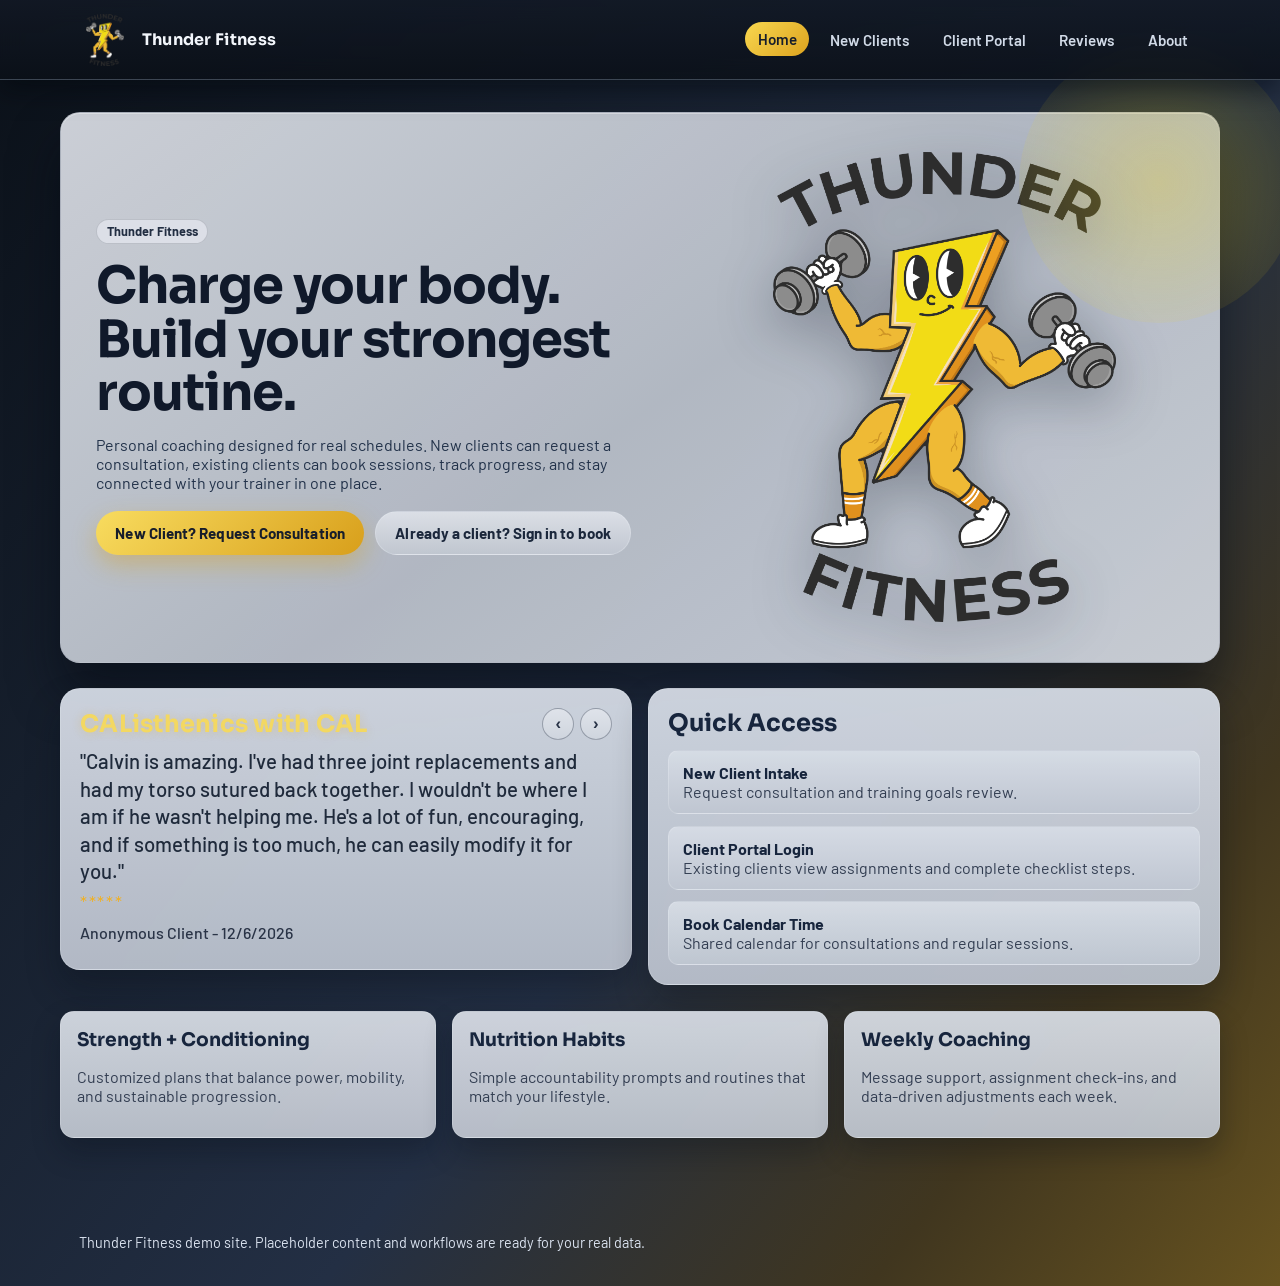
==== commit 5b08964d: "Update class ad panel heading and schedule text" ====
--- a/index.html
+++ b/index.html
@@ -72,7 +72,7 @@
         <section class="section split home-highlight-row">
           <article class="panel reveal delay-1 review-rotator" id="reviewRotatorPanel">
             <div class="rotator-head">
-              <h2>Client Momentum</h2>
+              <h2 id="rotatorHeading" class="rotator-heading">CAListhenics with CAL</h2>
               <div class="rotator-controls" aria-label="Review slider controls">
                 <button id="rotatorPrev" class="rotator-arrow" type="button" aria-label="Previous review or ad">&#8249;</button>
                 <button id="rotatorNext" class="rotator-arrow" type="button" aria-label="Next review or ad">&#8250;</button>
--- a/assets/css/styles.css
+++ b/assets/css/styles.css
@@ -406,6 +406,12 @@
   margin: 0;
 }
 
+.rotator-heading {
+  color: #f3d862;
+  letter-spacing: 0.01em;
+  text-shadow: 0 1px 10px rgba(214, 162, 32, 0.28);
+}
+
 .rotator-controls {
   display: inline-flex;
   align-items: center;
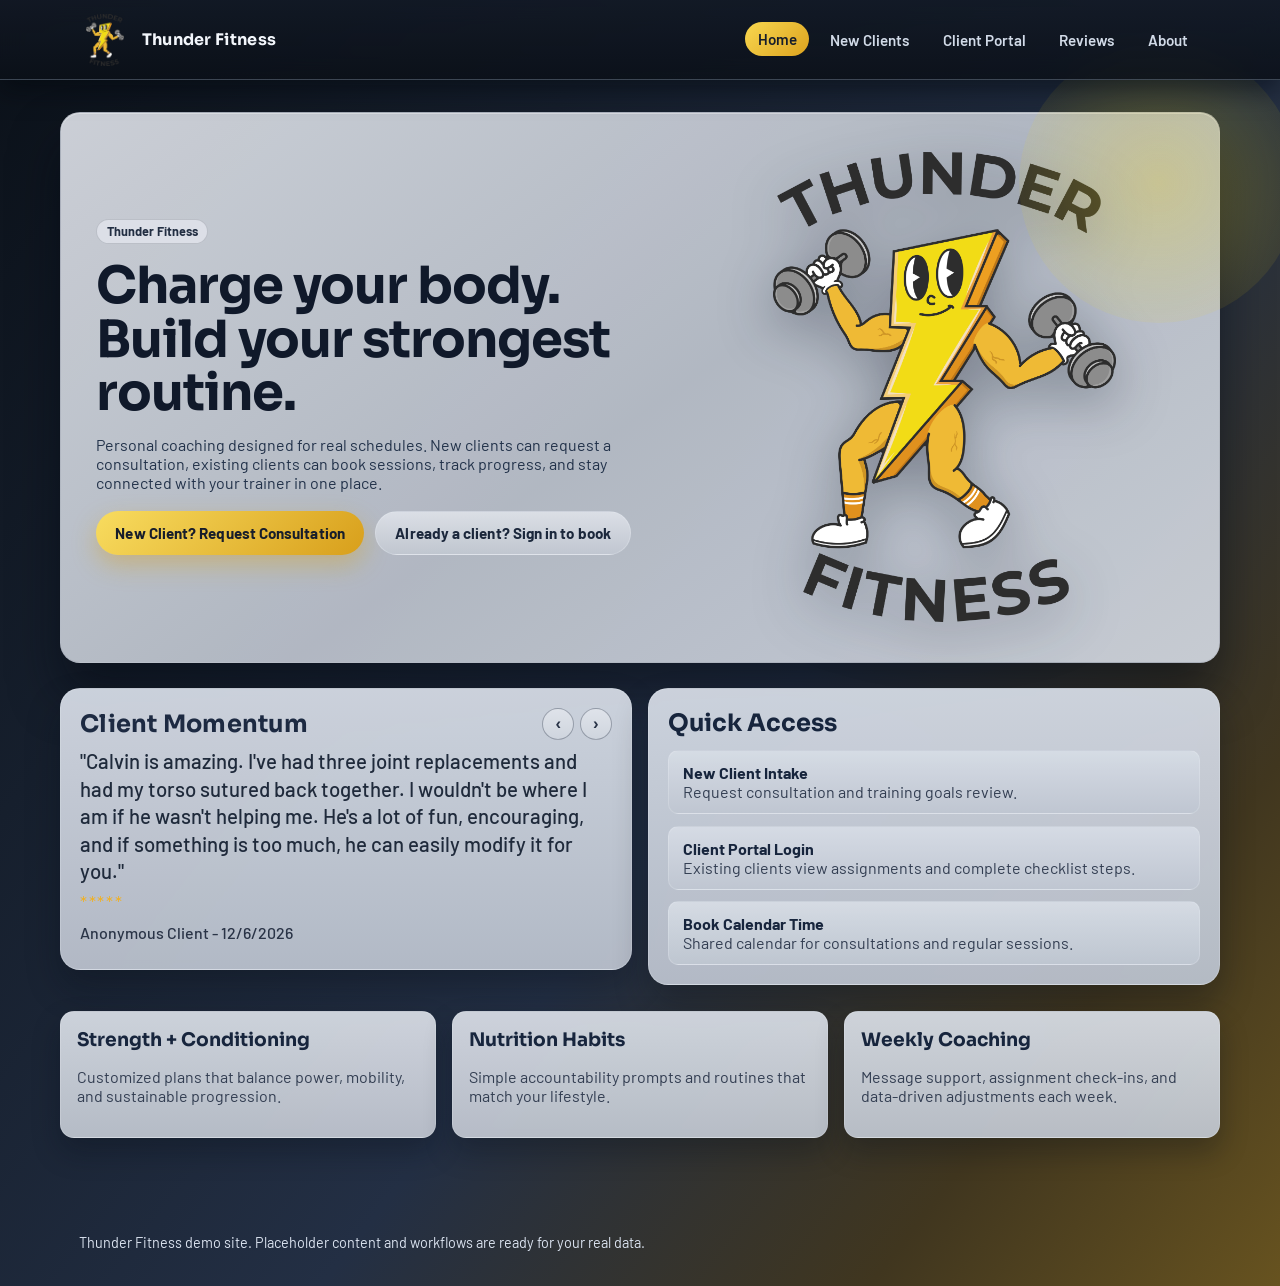
==== commit 8937a125: "Adjust homepage rotator title behavior" ====
--- a/index.html
+++ b/index.html
@@ -72,7 +72,7 @@
         <section class="section split home-highlight-row">
           <article class="panel reveal delay-1 review-rotator" id="reviewRotatorPanel">
             <div class="rotator-head">
-              <h2 id="rotatorHeading" class="rotator-heading">CAListhenics with CAL</h2>
+              <h2 id="rotatorHeading" class="rotator-heading">Client Momentum</h2>
               <div class="rotator-controls" aria-label="Review slider controls">
                 <button id="rotatorPrev" class="rotator-arrow" type="button" aria-label="Previous review or ad">&#8249;</button>
                 <button id="rotatorNext" class="rotator-arrow" type="button" aria-label="Next review or ad">&#8250;</button>
--- a/assets/css/styles.css
+++ b/assets/css/styles.css
@@ -407,9 +407,13 @@
 }
 
 .rotator-heading {
-  color: #f3d862;
+  color: #1d2a42;
   letter-spacing: 0.01em;
-  text-shadow: 0 1px 10px rgba(214, 162, 32, 0.28);
+}
+
+.rotator-heading.is-ad {
+  color: #f7f9fd;
+  text-shadow: 0 1px 10px rgba(10, 14, 22, 0.28);
 }
 
 .rotator-controls {
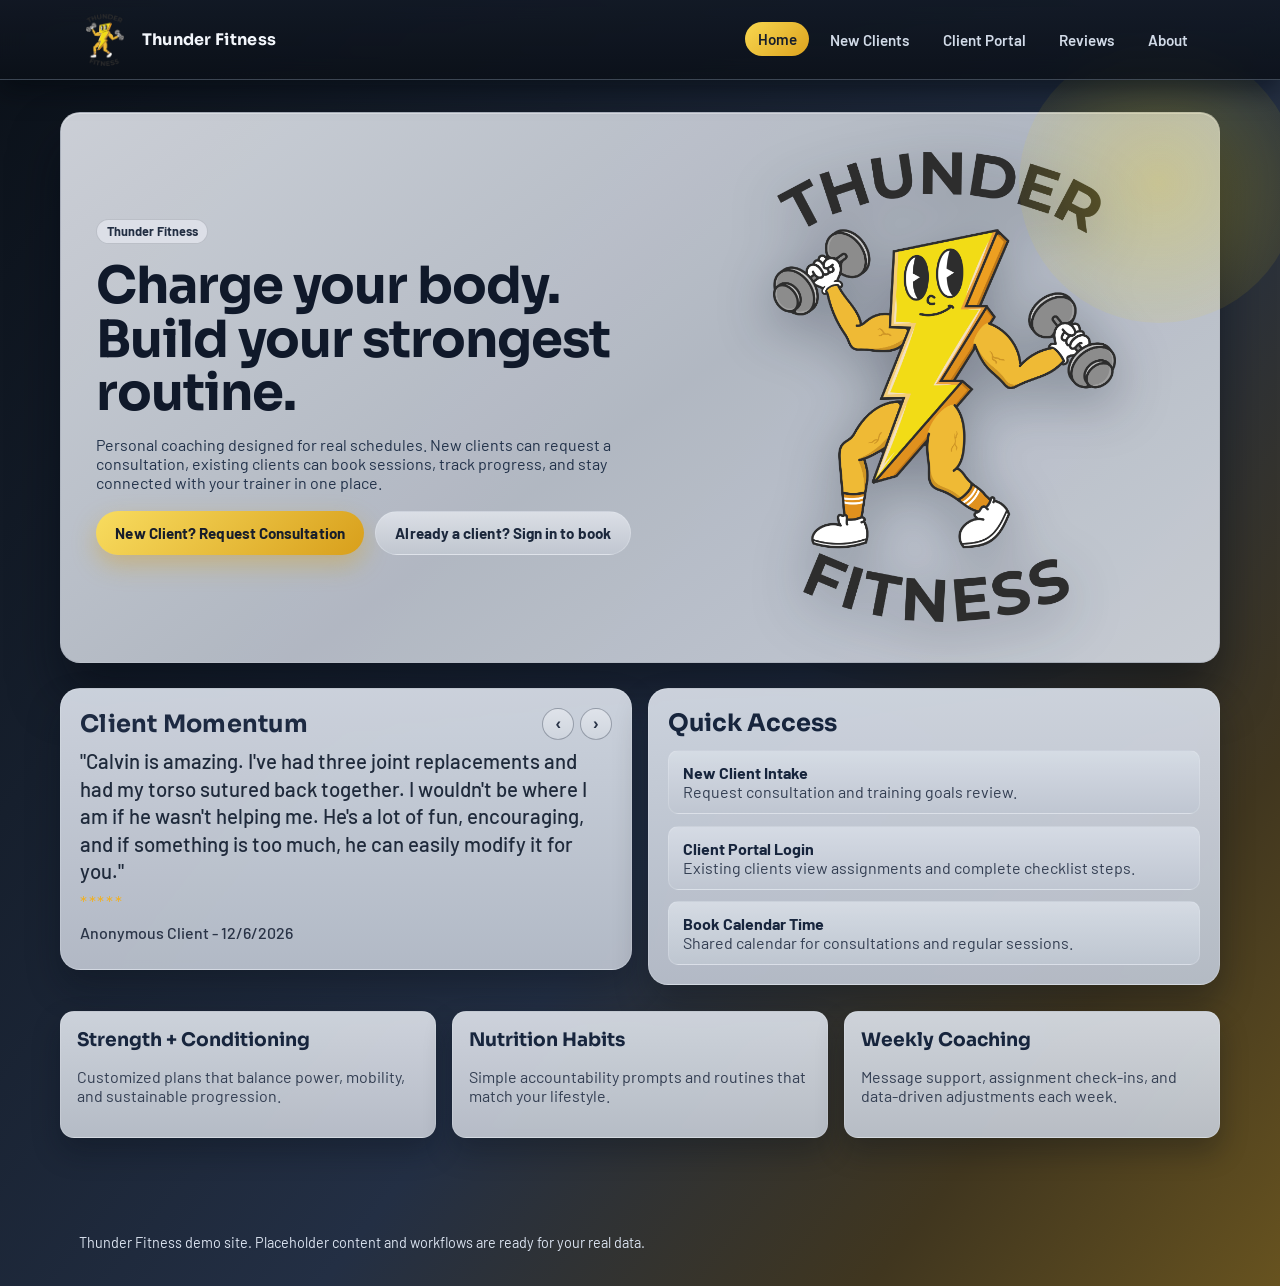
==== commit 900971d9: "Add cache-busting asset versions across pages" ====
--- a/index.html
+++ b/index.html
@@ -7,8 +7,8 @@
     <link rel="preconnect" href="https://fonts.googleapis.com" />
     <link rel="preconnect" href="https://fonts.gstatic.com" crossorigin />
     <link href="https://fonts.googleapis.com/css2?family=Barlow:wght@400;500;600;700&family=Sora:wght@500;600;700;800&display=swap" rel="stylesheet" />
-    <link rel="stylesheet" href="assets/css/styles.css" />
-    <script defer src="assets/js/app.js"></script>
+    <link rel="stylesheet" href="assets/css/styles.css?v=20260313d" />
+    <script defer src="assets/js/app.js?v=20260313d"></script>
   </head>
   <body data-page="home">
     <header class="site-header">
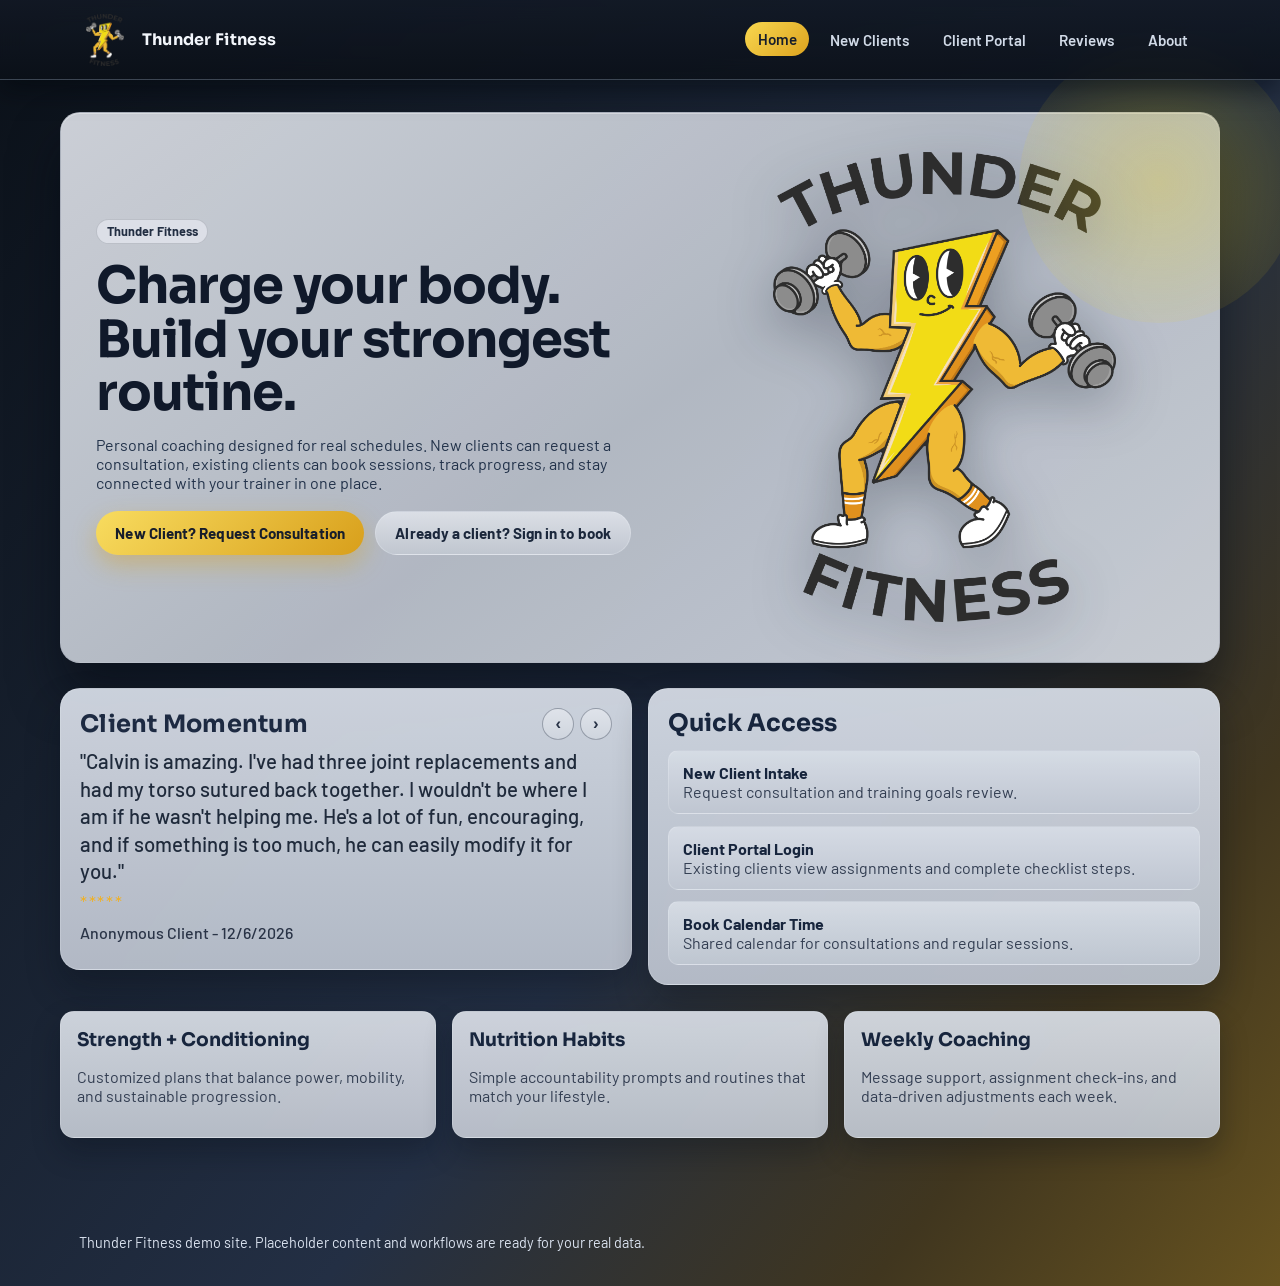
==== commit da3e8b96: "Bump asset version to force fresh mobile cache" ====
--- a/index.html
+++ b/index.html
@@ -7,8 +7,8 @@
     <link rel="preconnect" href="https://fonts.googleapis.com" />
     <link rel="preconnect" href="https://fonts.gstatic.com" crossorigin />
     <link href="https://fonts.googleapis.com/css2?family=Barlow:wght@400;500;600;700&family=Sora:wght@500;600;700;800&display=swap" rel="stylesheet" />
-    <link rel="stylesheet" href="assets/css/styles.css?v=20260313d" />
-    <script defer src="assets/js/app.js?v=20260313d"></script>
+    <link rel="stylesheet" href="assets/css/styles.css?v=20260314a" />
+    <script defer src="assets/js/app.js?v=20260314a"></script>
   </head>
   <body data-page="home">
     <header class="site-header">
